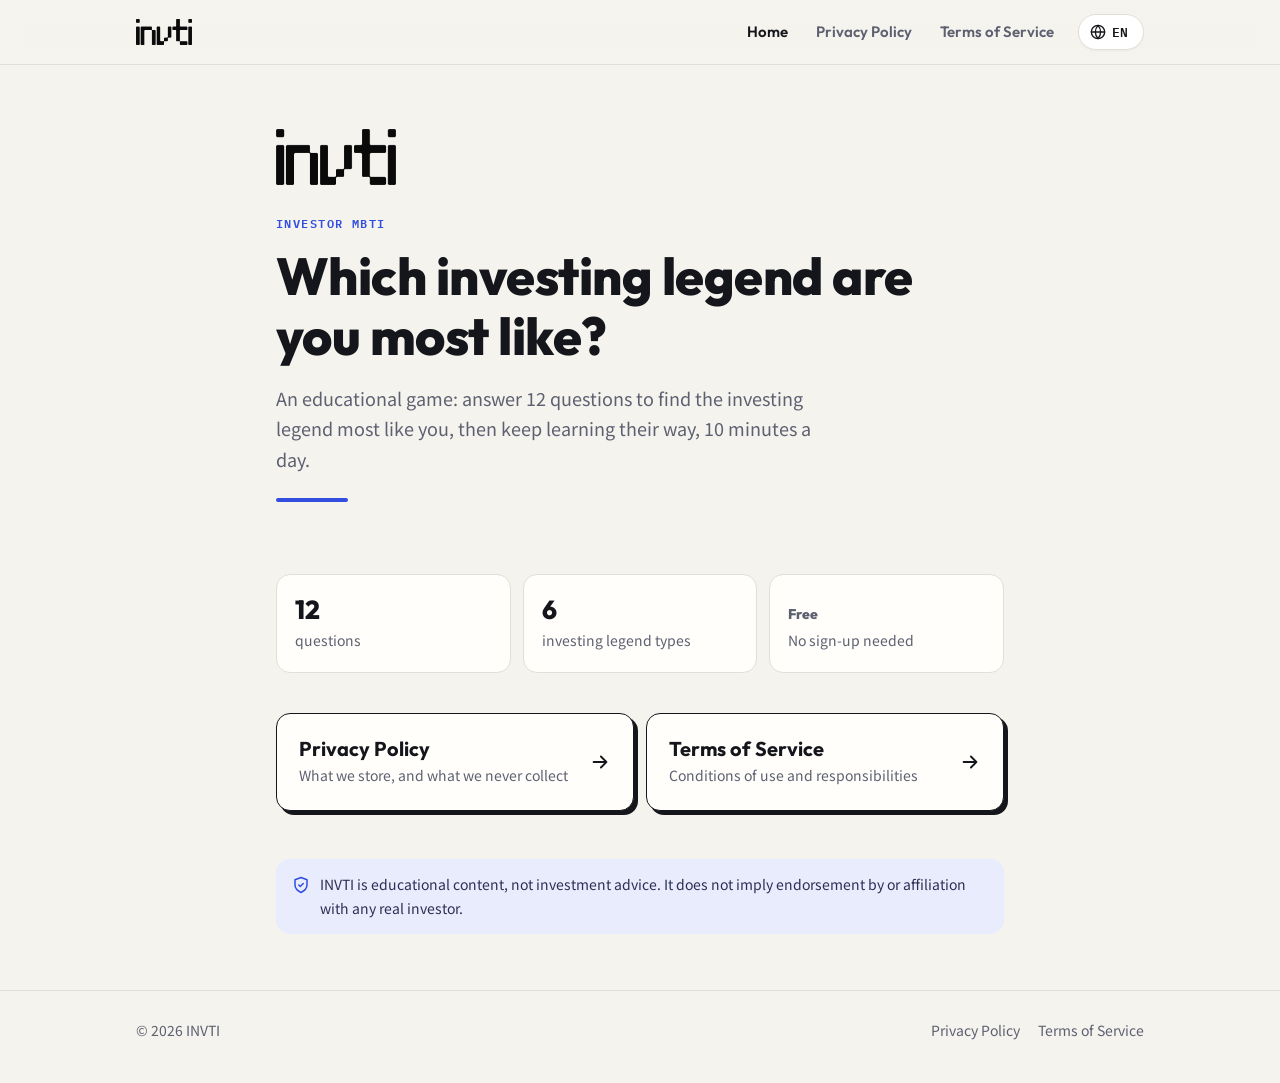
==== index.html @ e4c81cfb "Add files via upload" ====
<!doctype html>
<html lang="ko" data-lang="ko" data-title-ko="INVTI | 나와 닮은 투자 대가 찾기" data-title-en="INVTI | Find your investing legend">
<head>
<meta charset="utf-8">
<meta name="viewport" content="width=device-width, initial-scale=1, viewport-fit=cover">
<script>(function(){var l;try{var q=new URLSearchParams(location.search).get("lang");if(q==="ko"||q==="en"){l=q;localStorage.setItem("invti-lang",q)}else{l=localStorage.getItem("invti-lang")}}catch(e){}if(l!=="ko"&&l!=="en"){l=(navigator.language||"").toLowerCase().indexOf("ko")===0?"ko":"en"}document.documentElement.setAttribute("data-lang",l);document.documentElement.setAttribute("lang",l)})();</script>
<title>INVTI | 나와 닮은 투자 대가 찾기</title>
<meta name="description" content="INVTI — 12개의 질문으로 나와 닮은 투자 대가를 찾는 교육용 게임">
<meta name="theme-color" content="#f5f3ee">
<link rel="icon" type="image/png" href="favicon.png">
<link rel="apple-touch-icon" href="apple-touch-icon.png">
<link rel="preconnect" href="https://fonts.googleapis.com">
<link rel="preconnect" href="https://fonts.gstatic.com" crossorigin>
<link href="https://fonts.googleapis.com/css2?family=Outfit:wght@500;600;700;800&family=IBM+Plex+Mono:wght@500;600&family=Noto+Sans+KR:wght@400;500;700&display=swap" rel="stylesheet">
<link rel="stylesheet" href="assets/style.css">
</head>
<body>
<header class="site-header">
  <div class="wrap wide">
    <a class="brand" href="" aria-label="INVTI"><img src="assets/logo.png" alt="INVTI" width="56" height="26"></a>
    <nav class="nav" aria-label="Main"><a href="" aria-current="page"><span data-l="ko">홈</span><span data-l="en">Home</span></a><a href="privacy/"><span data-l="ko">개인정보처리방침</span><span data-l="en">Privacy Policy</span></a><a href="terms/"><span data-l="ko">이용약관</span><span data-l="en">Terms of Service</span></a></nav>
    <button class="lang-pill" type="button" aria-label="Change language / 언어 변경"><svg viewBox="0 0 24 24" fill="none" stroke="currentColor" stroke-width="2" stroke-linecap="round" stroke-linejoin="round" aria-hidden="true"><circle cx="12" cy="12" r="10"/><path d="M2 12h20"/><path d="M12 2a15.3 15.3 0 0 1 4 10 15.3 15.3 0 0 1-4 10 15.3 15.3 0 0 1-4-10 15.3 15.3 0 0 1 4-10z"/></svg><span class="lang-code">KO</span></button>
    <button class="menu-btn" type="button" aria-label="Menu" aria-expanded="false" aria-controls="mobile-menu"><svg viewBox="0 0 24 24" fill="none" stroke="currentColor" stroke-width="2" stroke-linecap="round" aria-hidden="true"><path d="M4 7h16M4 12h16M4 17h16"/></svg></button>
  </div>
</header>

<div class="mobile-menu" id="mobile-menu" role="dialog" aria-modal="true" aria-label="Menu">
  <div class="mm-top">
    <a href="" aria-label="INVTI"><img src="assets/logo.png" alt="INVTI" width="56" height="26"></a>
    <button class="mm-close" type="button" aria-label="Close"><svg viewBox="0 0 24 24" fill="none" stroke="currentColor" stroke-width="2" stroke-linecap="round" aria-hidden="true"><path d="M6 6l12 12M18 6L6 18"/></svg></button>
  </div>
  <div class="segmented" role="group" aria-label="Language">
    <button type="button" data-set-lang="ko" aria-pressed="false">한국어</button>
    <button type="button" data-set-lang="en" aria-pressed="false">English</button>
  </div>
  <ul class="mm-links"><li><a href=""><span data-l="ko">홈</span><span data-l="en">Home</span><svg viewBox="0 0 24 24" fill="none" stroke="currentColor" stroke-width="2" stroke-linecap="round" stroke-linejoin="round" aria-hidden="true"><path d="M5 12h14M13 6l6 6-6 6"/></svg></a></li><li><a href="privacy/"><span data-l="ko">개인정보처리방침</span><span data-l="en">Privacy Policy</span><svg viewBox="0 0 24 24" fill="none" stroke="currentColor" stroke-width="2" stroke-linecap="round" stroke-linejoin="round" aria-hidden="true"><path d="M5 12h14M13 6l6 6-6 6"/></svg></a></li><li><a href="terms/"><span data-l="ko">이용약관</span><span data-l="en">Terms of Service</span><svg viewBox="0 0 24 24" fill="none" stroke="currentColor" stroke-width="2" stroke-linecap="round" stroke-linejoin="round" aria-hidden="true"><path d="M5 12h14M13 6l6 6-6 6"/></svg></a></li></ul>
</div>

<main>
<div class="wrap">
  <section class="hero">
    <img class="hero-mark" src="assets/logo.png" alt="INVTI" width="120" height="56">
    <p class="eyebrow">Investor MBTI</p>
    <h1><span data-l="ko">나는 어떤 투자 대가와 닮았을까?</span><span data-l="en">Which investing legend are you most like?</span></h1>
    <p class="lead"><span data-l="ko">12개의 질문으로 나와 닮은 투자 대가와 투자 성향을 발견하고, 그 대가처럼 매일 10분 투자 공부를 이어가는 교육용 게임입니다.</span><span data-l="en">An educational game: answer 12 questions to find the investing legend most like you, then keep learning their way, 10 minutes a day.</span></p>
    <div class="rule"></div>
  </section>

  <div class="facts">
    <div class="fact"><b>12</b><span><span data-l="ko">개의 질문</span><span data-l="en">questions</span></span></div>
    <div class="fact"><b>6</b><span><span data-l="ko">명의 투자 대가 유형</span><span data-l="en">investing legend types</span></span></div>
    <div class="fact"><b><span data-l="ko">0원</span><span data-l="en">Free</span></b><span><span data-l="ko">회원가입 없이 무료</span><span data-l="en">No sign-up needed</span></span></div>
  </div>

  <div class="cards">
    <a class="card-link" href="privacy/"><span><strong><span data-l="ko">개인정보처리방침</span><span data-l="en">Privacy Policy</span></strong><small><span data-l="ko">어떤 정보를 저장하고, 무엇을 저장하지 않는지</span><span data-l="en">What we store, and what we never collect</span></small></span><svg viewBox="0 0 24 24" fill="none" stroke="currentColor" stroke-width="2" stroke-linecap="round" stroke-linejoin="round" aria-hidden="true"><path d="M5 12h14M13 6l6 6-6 6"/></svg></a>
    <a class="card-link" href="terms/"><span><strong><span data-l="ko">이용약관</span><span data-l="en">Terms of Service</span></strong><small><span data-l="ko">서비스 이용 조건과 책임의 범위</span><span data-l="en">Conditions of use and responsibilities</span></small></span><svg viewBox="0 0 24 24" fill="none" stroke="currentColor" stroke-width="2" stroke-linecap="round" stroke-linejoin="round" aria-hidden="true"><path d="M5 12h14M13 6l6 6-6 6"/></svg></a>
  </div>

  <p class="notice"><svg viewBox="0 0 24 24" fill="none" stroke="currentColor" stroke-width="2" stroke-linecap="round" stroke-linejoin="round" aria-hidden="true"><path d="M12 22s8-4 8-10V5l-8-3-8 3v7c0 6 8 10 8 10z"/><path d="m9 12 2 2 4-4"/></svg><span><span data-l="ko">INVTI는 교육용 콘텐츠이며 투자 조언이 아닙니다. 실제 투자자의 보증·제휴를 의미하지 않습니다.</span><span data-l="en">INVTI is educational content, not investment advice. It does not imply endorsement by or affiliation with any real investor.</span></span></p>
</div>
</main>

<footer class="site-footer">
  <div class="wrap wide">
    <span>© 2026 INVTI</span>
    <nav aria-label="Legal"><a href="privacy/"><span data-l="ko">개인정보처리방침</span><span data-l="en">Privacy Policy</span></a><a href="terms/"><span data-l="ko">이용약관</span><span data-l="en">Terms of Service</span></a></nav>
  </div>
</footer>
<script src="assets/site.js"></script>
</body>
</html>
---- assets/style.css ----
/* INVTI — brand: cream #F5F3EE · ink #15161B · royal blue #314EDE */
:root {
  --bg: #f5f3ee;
  --card: #fffefb;
  --ink: #15161b;
  --muted: #5d6070;
  --line: #e2dfd6;
  --blue: #314ede;
  --blue-soft: #e9ecfc;
  --radius: 14px;
  --font: "Outfit", "Noto Sans KR", system-ui, -apple-system, sans-serif;
  --body: "Noto Sans KR", "Outfit", system-ui, -apple-system, sans-serif;
  --mono: "IBM Plex Mono", ui-monospace, monospace;
}

* { box-sizing: border-box; }
html { -webkit-text-size-adjust: 100%; }
body {
  margin: 0;
  background: var(--bg);
  color: var(--ink);
  font-family: var(--body);
  font-size: 16px;
  line-height: 1.7;
  word-break: keep-all;
  overflow-wrap: anywhere;
}
a { color: var(--blue); }
img { max-width: 100%; display: block; }

/* Language: show only the active language's blocks */
html[data-lang="ko"] [data-l="en"],
html[data-lang="en"] [data-l="ko"] { display: none !important; }

.wrap { width: 100%; max-width: 760px; margin: 0 auto; padding: 0 16px; }
.wrap.wide { max-width: 1040px; }

/* Header */
.site-header {
  position: sticky; top: 0; z-index: 20;
  background: rgba(245, 243, 238, 0.92);
  backdrop-filter: saturate(1.4) blur(10px);
  -webkit-backdrop-filter: saturate(1.4) blur(10px);
  border-bottom: 1px solid var(--line);
}
.site-header .wrap { display: flex; align-items: center; gap: 12px; height: 64px; }
.brand { display: inline-flex; align-items: center; }
.brand img { height: 26px; width: auto; }
.nav { display: flex; gap: 4px; margin-left: auto; }
.nav a {
  font-family: var(--font); font-weight: 600; font-size: 15px;
  color: var(--muted); text-decoration: none;
  padding: 8px 12px; border-radius: 999px;
}
.nav a:hover { color: var(--ink); background: rgba(0,0,0,.04); }
.nav a[aria-current="page"] { color: var(--ink); }

.lang-pill {
  display: inline-flex; align-items: center; gap: 6px;
  height: 36px; padding: 0 14px 0 11px;
  background: #fff; color: var(--ink);
  border: 1px solid var(--line); border-radius: 999px;
  font: 600 13px/1 var(--mono); letter-spacing: .04em;
  cursor: pointer;
  box-shadow: 0 1px 2px rgba(0,0,0,.04);
}
.lang-pill:hover { border-color: #cfcbc0; }
.lang-pill svg { width: 16px; height: 16px; }

.menu-btn {
  display: none;
  width: 40px; height: 40px; border-radius: 999px;
  border: 1px solid var(--line); background: #fff; color: var(--ink);
  align-items: center; justify-content: center; cursor: pointer;
}
.menu-btn svg { width: 20px; height: 20px; }

@media (max-width: 720px) {
  .nav { display: none; }
  .lang-pill { margin-left: auto; }
  .menu-btn { display: inline-flex; }
}

/* Full-screen mobile menu */
.mobile-menu {
  position: fixed; inset: 0; z-index: 50;
  background: var(--bg);
  display: none; flex-direction: column;
  padding: 0 16px calc(24px + env(safe-area-inset-bottom));
  overflow-y: auto;
}
.mobile-menu.open { display: flex; }
.mm-top { display: flex; align-items: center; justify-content: space-between; height: 64px; }
.mm-top img { height: 26px; width: auto; }
.mm-close {
  width: 44px; height: 44px; border-radius: 999px;
  border: 1px solid var(--line); background: #fff; color: var(--ink);
  display: inline-flex; align-items: center; justify-content: center; cursor: pointer;
}
.mm-close svg { width: 20px; height: 20px; }
.segmented {
  display: flex; margin: 8px 0 20px;
  background: #ebe8e0; border-radius: 12px; padding: 4px;
}
.segmented button {
  flex: 1; height: 40px; border: 0; border-radius: 9px;
  background: transparent; color: var(--muted);
  font: 600 15px var(--font); cursor: pointer;
}
.segmented button[aria-pressed="true"] { background: #fff; color: var(--ink); box-shadow: 0 1px 3px rgba(0,0,0,.08); }
.mm-links { list-style: none; margin: 0; padding: 0; border-top: 1px solid var(--line); }
.mm-links li { border-bottom: 1px solid var(--line); }
.mm-links a {
  display: flex; align-items: center; justify-content: space-between;
  padding: 20px 2px; text-decoration: none; color: var(--ink);
  font: 700 22px var(--font);
}
.mm-links a svg { width: 22px; height: 22px; color: var(--muted); }
body.menu-open { overflow: hidden; }

/* Home */
.hero { padding: 64px 0 40px; }
.eyebrow { font: 600 12px var(--mono); letter-spacing: .12em; color: var(--blue); text-transform: uppercase; margin: 0 0 14px; }
.hero h1 { font-family: var(--font); font-weight: 800; font-size: clamp(32px, 6vw, 52px); line-height: 1.15; margin: 0 0 16px; letter-spacing: -.01em; }
.hero p.lead { color: var(--muted); font-size: 18px; max-width: 560px; margin: 0; }
.hero-mark { height: 56px; width: auto; margin-bottom: 28px; }
.rule { width: 72px; height: 4px; background: var(--blue); border-radius: 2px; margin: 24px 0; }

.facts { display: grid; grid-template-columns: repeat(3, 1fr); gap: 12px; margin: 8px 0 40px; }
.fact { background: var(--card); border: 1px solid var(--line); border-radius: var(--radius); padding: 18px; }
.fact b { display: block; font: 800 26px var(--font); }
.fact span { color: var(--muted); font-size: 14px; }
@media (max-width: 560px) { .facts { grid-template-columns: 1fr; } }

.cards { display: grid; grid-template-columns: 1fr 1fr; gap: 12px; margin-bottom: 48px; }
.card-link {
  display: flex; align-items: center; justify-content: space-between; gap: 12px;
  background: var(--card); border: 1.5px solid var(--ink); border-radius: var(--radius);
  padding: 22px; text-decoration: none; color: var(--ink);
  box-shadow: 4px 4px 0 var(--ink); transition: transform .12s, box-shadow .12s;
}
.card-link:hover { transform: translate(-1px,-1px); box-shadow: 5px 5px 0 var(--ink); }
.card-link strong { display: block; font: 700 20px var(--font); }
.card-link small { color: var(--muted); font-size: 14px; }
.card-link svg { width: 22px; height: 22px; flex: none; }
@media (max-width: 560px) { .cards { grid-template-columns: 1fr; } }

.notice {
  display: flex; gap: 10px; align-items: flex-start;
  background: var(--blue-soft); border-radius: var(--radius);
  padding: 14px 16px; font-size: 14px; color: #2a2f55; margin-bottom: 56px;
}
.notice svg { width: 18px; height: 18px; flex: none; margin-top: 3px; color: var(--blue); }

/* Policy pages */
.doc { padding-top: 48px; padding-bottom: 64px; }
.doc h1 { font-family: var(--font); font-weight: 800; font-size: clamp(30px, 5vw, 40px); line-height: 1.2; margin: 0 0 8px; }
.doc .meta { font: 500 13px var(--mono); color: var(--muted); margin: 0 0 28px; }
.doc .intro { font-size: 17px; margin: 0 0 28px; }
.toc {
  background: var(--card); border: 1px solid var(--line); border-radius: var(--radius);
  padding: 16px 20px; margin-bottom: 28px;
}
.toc p { margin: 0 0 6px; font: 600 12px var(--mono); letter-spacing: .1em; color: var(--muted); text-transform: uppercase; }
.toc ol { margin: 0; padding-left: 20px; columns: 2; column-gap: 28px; font-size: 15px; }
.toc a { color: var(--ink); text-decoration: none; }
.toc a:hover { color: var(--blue); text-decoration: underline; }
@media (max-width: 560px) { .toc ol { columns: 1; } }

.doc section {
  background: var(--card); border: 1px solid var(--line); border-radius: var(--radius);
  padding: 22px 22px 8px; margin-bottom: 12px; scroll-margin-top: 80px;
}
.doc h2 { font-family: var(--font); font-weight: 700; font-size: 19px; margin: 0 0 10px; }
.doc section p, .doc section li { color: #33363f; font-size: 15.5px; }
.doc section p { margin: 0 0 14px; }
.doc section ul { margin: 0 0 14px; padding-left: 20px; }
.doc section li { margin-bottom: 6px; }
.doc table { width: 100%; border-collapse: collapse; margin: 0 0 16px; font-size: 14.5px; }
.doc th, .doc td { text-align: left; vertical-align: top; padding: 10px 8px; border-bottom: 1px solid var(--line); }
.doc th { font-weight: 700; width: 34%; }

/* 404 */
.notfound { padding-top: 96px; padding-bottom: 96px; text-align: center; }
.notfound .code { font: 800 88px/1 var(--font); color: var(--blue); margin: 0 0 12px; }
.notfound h1 { font: 700 26px var(--font); margin: 0 0 10px; }
.notfound p { color: var(--muted); margin: 0 0 28px; }
.btn {
  display: inline-flex; align-items: center; gap: 8px;
  background: var(--ink); color: #fff; text-decoration: none;
  font: 600 16px var(--font); padding: 13px 22px; border-radius: 999px;
}
.btn svg { width: 18px; height: 18px; }

/* Footer */
.site-footer { border-top: 1px solid var(--line); padding: 28px 0 40px; font-size: 14px; color: var(--muted); }
.site-footer .wrap { display: flex; flex-wrap: wrap; gap: 8px 20px; justify-content: space-between; align-items: center; }
.site-footer nav { display: flex; gap: 18px; }
.site-footer a { color: var(--muted); text-decoration: none; }
.site-footer a:hover { color: var(--ink); }
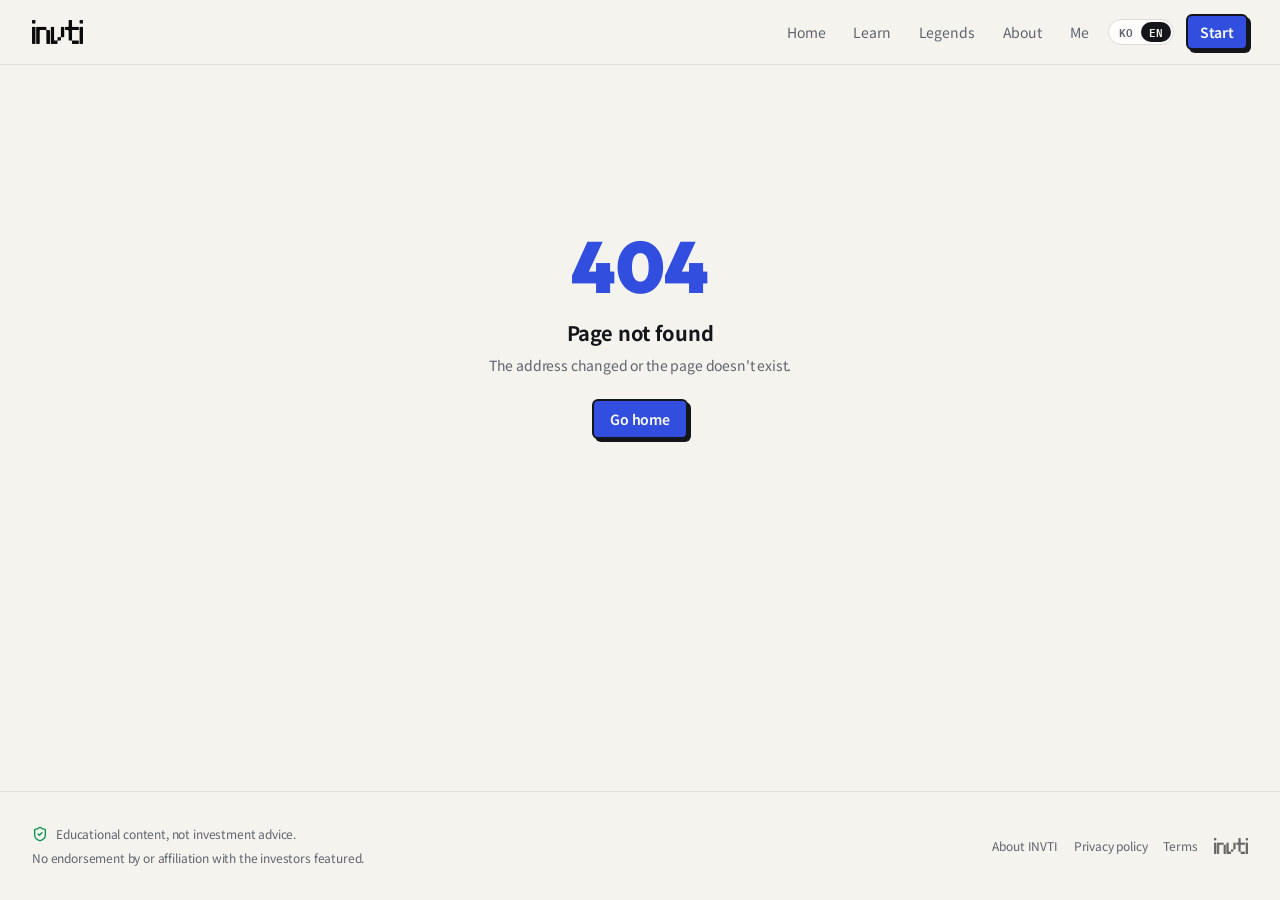
==== commit 5ff8155b: "Add files via upload" ====
--- a/index.html
+++ b/index.html
@@ -1,72 +1,50 @@
 <!doctype html>
-<html lang="ko" data-lang="ko" data-title-ko="INVTI | 나와 닮은 투자 대가 찾기" data-title-en="INVTI | Find your investing legend">
-<head>
-<meta charset="utf-8">
-<meta name="viewport" content="width=device-width, initial-scale=1, viewport-fit=cover">
-<script>(function(){var l;try{var q=new URLSearchParams(location.search).get("lang");if(q==="ko"||q==="en"){l=q;localStorage.setItem("invti-lang",q)}else{l=localStorage.getItem("invti-lang")}}catch(e){}if(l!=="ko"&&l!=="en"){l=(navigator.language||"").toLowerCase().indexOf("ko")===0?"ko":"en"}document.documentElement.setAttribute("data-lang",l);document.documentElement.setAttribute("lang",l)})();</script>
-<title>INVTI | 나와 닮은 투자 대가 찾기</title>
-<meta name="description" content="INVTI — 12개의 질문으로 나와 닮은 투자 대가를 찾는 교육용 게임">
-<meta name="theme-color" content="#f5f3ee">
-<link rel="icon" type="image/png" href="favicon.png">
-<link rel="apple-touch-icon" href="apple-touch-icon.png">
-<link rel="preconnect" href="https://fonts.googleapis.com">
-<link rel="preconnect" href="https://fonts.gstatic.com" crossorigin>
-<link href="https://fonts.googleapis.com/css2?family=Outfit:wght@500;600;700;800&family=IBM+Plex+Mono:wght@500;600&family=Noto+Sans+KR:wght@400;500;700&display=swap" rel="stylesheet">
-<link rel="stylesheet" href="assets/style.css">
-</head>
-<body>
-<header class="site-header">
-  <div class="wrap wide">
-    <a class="brand" href="" aria-label="INVTI"><img src="assets/logo.png" alt="INVTI" width="56" height="26"></a>
-    <nav class="nav" aria-label="Main"><a href="" aria-current="page"><span data-l="ko">홈</span><span data-l="en">Home</span></a><a href="privacy/"><span data-l="ko">개인정보처리방침</span><span data-l="en">Privacy Policy</span></a><a href="terms/"><span data-l="ko">이용약관</span><span data-l="en">Terms of Service</span></a></nav>
-    <button class="lang-pill" type="button" aria-label="Change language / 언어 변경"><svg viewBox="0 0 24 24" fill="none" stroke="currentColor" stroke-width="2" stroke-linecap="round" stroke-linejoin="round" aria-hidden="true"><circle cx="12" cy="12" r="10"/><path d="M2 12h20"/><path d="M12 2a15.3 15.3 0 0 1 4 10 15.3 15.3 0 0 1-4 10 15.3 15.3 0 0 1-4-10 15.3 15.3 0 0 1 4-10z"/></svg><span class="lang-code">KO</span></button>
-    <button class="menu-btn" type="button" aria-label="Menu" aria-expanded="false" aria-controls="mobile-menu"><svg viewBox="0 0 24 24" fill="none" stroke="currentColor" stroke-width="2" stroke-linecap="round" aria-hidden="true"><path d="M4 7h16M4 12h16M4 17h16"/></svg></button>
-  </div>
-</header>
+<html lang="ko">
+  <head>
+    <meta charset="UTF-8" />
+    <script>
+    // 배포 경로 자동 감지: https://아이디.github.io/저장소/ 또는 커스텀 도메인(/)
+    (function () {
+      var routes = ["quiz","result","legends","legend","journey","library","me","about","privacy","terms","academy","test","index.html","404.html"];
+      var seg = location.pathname.split("/")[1] || "";
+      var b = "/";
+      if (/\.github\.io$/i.test(location.hostname) && seg && routes.indexOf(seg) < 0) b = "/" + seg + "/";
+      window.__INVTI_BASE__ = b;
+      document.write('<base href="' + b + '">');var l=document.createElement("link");l.rel="stylesheet";l.crossOrigin="";l.href=b+"assets/index-DlvK9Roz.css";document.head.appendChild(l);var s=document.createElement("script");s.type="module";s.crossOrigin="";s.src=b+"assets/index-Bl-v2ujk.js";document.head.appendChild(s);
+    })();
+    </script>
+    <meta name="viewport" content="width=device-width, initial-scale=1.0, viewport-fit=cover" />
+    <script>
+    // 저장된 화면 테마를 첫 렌더 전에 적용 (깜빡임 방지)
+    try { var t = localStorage.getItem("invti-theme"); if (t === "dark" || (t === "system" && matchMedia("(prefers-color-scheme: dark)").matches)) document.documentElement.classList.add("dark"); } catch (e) {}
+    </script>
+    <link rel="preconnect" href="https://fonts.googleapis.com" />
+    <link rel="preconnect" href="https://fonts.gstatic.com" crossorigin />
+    <link href="https://fonts.googleapis.com/css2?family=Outfit:wght@500;600;700;800&family=IBM+Plex+Mono:wght@500;600&family=Silkscreen&family=Noto+Sans+KR:wght@400;500;700;900&display=swap" rel="stylesheet" />
+    <title>INVTI | 나는 어떤 투자 대가와 닮았을까?</title>
+    <meta name="description" content="12개의 질문으로 나와 닮은 투자 대가와 투자 성향을 발견하는 교육용 매칭 게임">
+    <meta name="author" content="inuti" />
+    <meta name="theme-color" content="#f5f3ee">
+    <meta name="apple-mobile-web-app-capable" content="yes">
+    <meta name="apple-mobile-web-app-status-bar-style" content="black-translucent">
+    <meta name="apple-mobile-web-app-title" content="INVTI">
 
-<div class="mobile-menu" id="mobile-menu" role="dialog" aria-modal="true" aria-label="Menu">
-  <div class="mm-top">
-    <a href="" aria-label="INVTI"><img src="assets/logo.png" alt="INVTI" width="56" height="26"></a>
-    <button class="mm-close" type="button" aria-label="Close"><svg viewBox="0 0 24 24" fill="none" stroke="currentColor" stroke-width="2" stroke-linecap="round" aria-hidden="true"><path d="M6 6l12 12M18 6L6 18"/></svg></button>
-  </div>
-  <div class="segmented" role="group" aria-label="Language">
-    <button type="button" data-set-lang="ko" aria-pressed="false">한국어</button>
-    <button type="button" data-set-lang="en" aria-pressed="false">English</button>
-  </div>
-  <ul class="mm-links"><li><a href=""><span data-l="ko">홈</span><span data-l="en">Home</span><svg viewBox="0 0 24 24" fill="none" stroke="currentColor" stroke-width="2" stroke-linecap="round" stroke-linejoin="round" aria-hidden="true"><path d="M5 12h14M13 6l6 6-6 6"/></svg></a></li><li><a href="privacy/"><span data-l="ko">개인정보처리방침</span><span data-l="en">Privacy Policy</span><svg viewBox="0 0 24 24" fill="none" stroke="currentColor" stroke-width="2" stroke-linecap="round" stroke-linejoin="round" aria-hidden="true"><path d="M5 12h14M13 6l6 6-6 6"/></svg></a></li><li><a href="terms/"><span data-l="ko">이용약관</span><span data-l="en">Terms of Service</span><svg viewBox="0 0 24 24" fill="none" stroke="currentColor" stroke-width="2" stroke-linecap="round" stroke-linejoin="round" aria-hidden="true"><path d="M5 12h14M13 6l6 6-6 6"/></svg></a></li></ul>
-</div>
+    <link rel="manifest" href="manifest.webmanifest">
+    <link rel="apple-touch-icon" href="apple-touch-icon.png">
+    <link rel="icon" type="image/png" href="favicon.png">
 
-<main>
-<div class="wrap">
-  <section class="hero">
-    <img class="hero-mark" src="assets/logo.png" alt="INVTI" width="120" height="56">
-    <p class="eyebrow">Investor MBTI</p>
-    <h1><span data-l="ko">나는 어떤 투자 대가와 닮았을까?</span><span data-l="en">Which investing legend are you most like?</span></h1>
-    <p class="lead"><span data-l="ko">12개의 질문으로 나와 닮은 투자 대가와 투자 성향을 발견하고, 그 대가처럼 매일 10분 투자 공부를 이어가는 교육용 게임입니다.</span><span data-l="en">An educational game: answer 12 questions to find the investing legend most like you, then keep learning their way, 10 minutes a day.</span></p>
-    <div class="rule"></div>
-  </section>
+    <meta property="og:type" content="website" />
+    <meta property="og:image" content="https://pub-bb2e103a32db4e198524a2e9ed8f35b4.r2.dev/lovp_5q6cqwqh5087vr6mj5d4crmj74/9c56fef672ed7ed0b7faf2a57e941619_1789630195401.png">
 
-  <div class="facts">
-    <div class="fact"><b>12</b><span><span data-l="ko">개의 질문</span><span data-l="en">questions</span></span></div>
-    <div class="fact"><b>6</b><span><span data-l="ko">명의 투자 대가 유형</span><span data-l="en">investing legend types</span></span></div>
-    <div class="fact"><b><span data-l="ko">0원</span><span data-l="en">Free</span></b><span><span data-l="ko">회원가입 없이 무료</span><span data-l="en">No sign-up needed</span></span></div>
-  </div>
+    <meta name="twitter:card" content="summary_large_image" />
+        <meta name="twitter:image" content="https://pub-bb2e103a32db4e198524a2e9ed8f35b4.r2.dev/lovp_5q6cqwqh5087vr6mj5d4crmj74/9c56fef672ed7ed0b7faf2a57e941619_1789630195401.png">
+    <meta property="og:title" content="나는 어떤 투자 대가와 닮았을까?">
+    <meta name="twitter:title" content="나는 어떤 투자 대가와 닮았을까?">
+    <meta property="og:description" content="12개의 질문으로 나와 닮은 투자 대가와 투자 성향을 발견하는 교육용 매칭 게임">
+    <meta name="twitter:description" content="12개의 질문으로 나와 닮은 투자 대가와 투자 성향을 발견하는 교육용 매칭 게임">
+  </head>
 
-  <div class="cards">
-    <a class="card-link" href="privacy/"><span><strong><span data-l="ko">개인정보처리방침</span><span data-l="en">Privacy Policy</span></strong><small><span data-l="ko">어떤 정보를 저장하고, 무엇을 저장하지 않는지</span><span data-l="en">What we store, and what we never collect</span></small></span><svg viewBox="0 0 24 24" fill="none" stroke="currentColor" stroke-width="2" stroke-linecap="round" stroke-linejoin="round" aria-hidden="true"><path d="M5 12h14M13 6l6 6-6 6"/></svg></a>
-    <a class="card-link" href="terms/"><span><strong><span data-l="ko">이용약관</span><span data-l="en">Terms of Service</span></strong><small><span data-l="ko">서비스 이용 조건과 책임의 범위</span><span data-l="en">Conditions of use and responsibilities</span></small></span><svg viewBox="0 0 24 24" fill="none" stroke="currentColor" stroke-width="2" stroke-linecap="round" stroke-linejoin="round" aria-hidden="true"><path d="M5 12h14M13 6l6 6-6 6"/></svg></a>
-  </div>
-
-  <p class="notice"><svg viewBox="0 0 24 24" fill="none" stroke="currentColor" stroke-width="2" stroke-linecap="round" stroke-linejoin="round" aria-hidden="true"><path d="M12 22s8-4 8-10V5l-8-3-8 3v7c0 6 8 10 8 10z"/><path d="m9 12 2 2 4-4"/></svg><span><span data-l="ko">INVTI는 교육용 콘텐츠이며 투자 조언이 아닙니다. 실제 투자자의 보증·제휴를 의미하지 않습니다.</span><span data-l="en">INVTI is educational content, not investment advice. It does not imply endorsement by or affiliation with any real investor.</span></span></p>
-</div>
-</main>
-
-<footer class="site-footer">
-  <div class="wrap wide">
-    <span>© 2026 INVTI</span>
-    <nav aria-label="Legal"><a href="privacy/"><span data-l="ko">개인정보처리방침</span><span data-l="en">Privacy Policy</span></a><a href="terms/"><span data-l="ko">이용약관</span><span data-l="en">Terms of Service</span></a></nav>
-  </div>
-</footer>
-<script src="assets/site.js"></script>
-</body>
+  <body>
+    <div id="root"></div>
+  </body>
 </html>
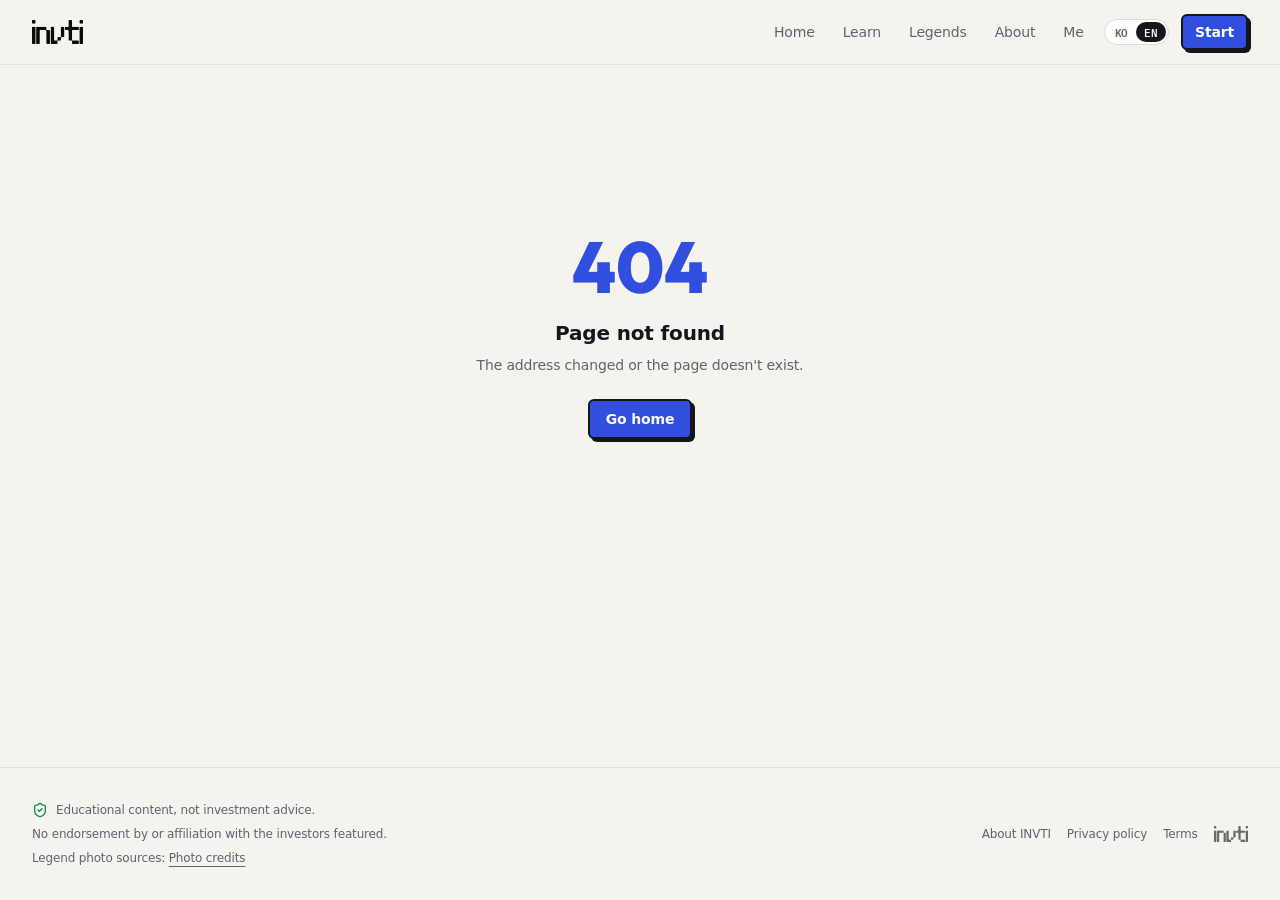
==== commit 90382d04: "Add files via upload" ====
--- a/index.html
+++ b/index.html
@@ -5,12 +5,12 @@
     <script>
     // 배포 경로 자동 감지: https://아이디.github.io/저장소/ 또는 커스텀 도메인(/)
     (function () {
-      var routes = ["quiz","result","legends","legend","journey","library","me","about","privacy","terms","academy","test","index.html","404.html"];
+      var routes = ["quiz","result","legends","legend","journey","library","me","about","privacy","terms","boardgame","challenge","settings","saved","academy","test","index.html","404.html"];
       var seg = location.pathname.split("/")[1] || "";
       var b = "/";
       if (/\.github\.io$/i.test(location.hostname) && seg && routes.indexOf(seg) < 0) b = "/" + seg + "/";
       window.__INVTI_BASE__ = b;
-      document.write('<base href="' + b + '">');var l=document.createElement("link");l.rel="stylesheet";l.crossOrigin="";l.href=b+"assets/index-DlvK9Roz.css";document.head.appendChild(l);var s=document.createElement("script");s.type="module";s.crossOrigin="";s.src=b+"assets/index-Bl-v2ujk.js";document.head.appendChild(s);
+      document.write('<base href="' + b + '">');var l=document.createElement("link");l.rel="stylesheet";l.crossOrigin="";l.href=b+"assets/index-Cr94PADZ.css";document.head.appendChild(l);var s=document.createElement("script");s.type="module";s.crossOrigin="";s.src=b+"assets/index-1E0pSTN9.js";document.head.appendChild(s);
     })();
     </script>
     <meta name="viewport" content="width=device-width, initial-scale=1.0, viewport-fit=cover" />
@@ -18,9 +18,6 @@
     // 저장된 화면 테마를 첫 렌더 전에 적용 (깜빡임 방지)
     try { var t = localStorage.getItem("invti-theme"); if (t === "dark" || (t === "system" && matchMedia("(prefers-color-scheme: dark)").matches)) document.documentElement.classList.add("dark"); } catch (e) {}
     </script>
-    <link rel="preconnect" href="https://fonts.googleapis.com" />
-    <link rel="preconnect" href="https://fonts.gstatic.com" crossorigin />
-    <link href="https://fonts.googleapis.com/css2?family=Outfit:wght@500;600;700;800&family=IBM+Plex+Mono:wght@500;600&family=Silkscreen&family=Noto+Sans+KR:wght@400;500;700;900&display=swap" rel="stylesheet" />
     <title>INVTI | 나는 어떤 투자 대가와 닮았을까?</title>
     <meta name="description" content="12개의 질문으로 나와 닮은 투자 대가와 투자 성향을 발견하는 교육용 매칭 게임">
     <meta name="author" content="inuti" />
@@ -34,14 +31,20 @@
     <link rel="icon" type="image/png" href="favicon.png">
 
     <meta property="og:type" content="website" />
-    <meta property="og:image" content="https://pub-bb2e103a32db4e198524a2e9ed8f35b4.r2.dev/lovp_5q6cqwqh5087vr6mj5d4crmj74/9c56fef672ed7ed0b7faf2a57e941619_1789630195401.png">
+    <meta property="og:site_name" content="INVTI" />
+    <meta property="og:url" content="https://investormbti.com/" />
+    <meta property="og:locale" content="en_US" />
+    <meta property="og:image:width" content="1200" />
+    <meta property="og:image:height" content="630" />
+    <meta property="og:image:alt" content="INVTI: Which investing legend are you?" />
+    <meta property="og:image" content="https://investormbti.com/og-image.png">
 
     <meta name="twitter:card" content="summary_large_image" />
-        <meta name="twitter:image" content="https://pub-bb2e103a32db4e198524a2e9ed8f35b4.r2.dev/lovp_5q6cqwqh5087vr6mj5d4crmj74/9c56fef672ed7ed0b7faf2a57e941619_1789630195401.png">
-    <meta property="og:title" content="나는 어떤 투자 대가와 닮았을까?">
-    <meta name="twitter:title" content="나는 어떤 투자 대가와 닮았을까?">
-    <meta property="og:description" content="12개의 질문으로 나와 닮은 투자 대가와 투자 성향을 발견하는 교육용 매칭 게임">
-    <meta name="twitter:description" content="12개의 질문으로 나와 닮은 투자 대가와 투자 성향을 발견하는 교육용 매칭 게임">
+        <meta name="twitter:image" content="https://investormbti.com/og-image.png">
+    <meta property="og:title" content="INVTI | Which investing legend are you?">
+    <meta name="twitter:title" content="INVTI | Which investing legend are you?">
+    <meta property="og:description" content="Answer 12 questions to find the investing legend most like you, then keep learning their way. A free educational game.">
+    <meta name="twitter:description" content="Answer 12 questions to find the investing legend most like you, then keep learning their way. A free educational game.">
   </head>
 
   <body>
